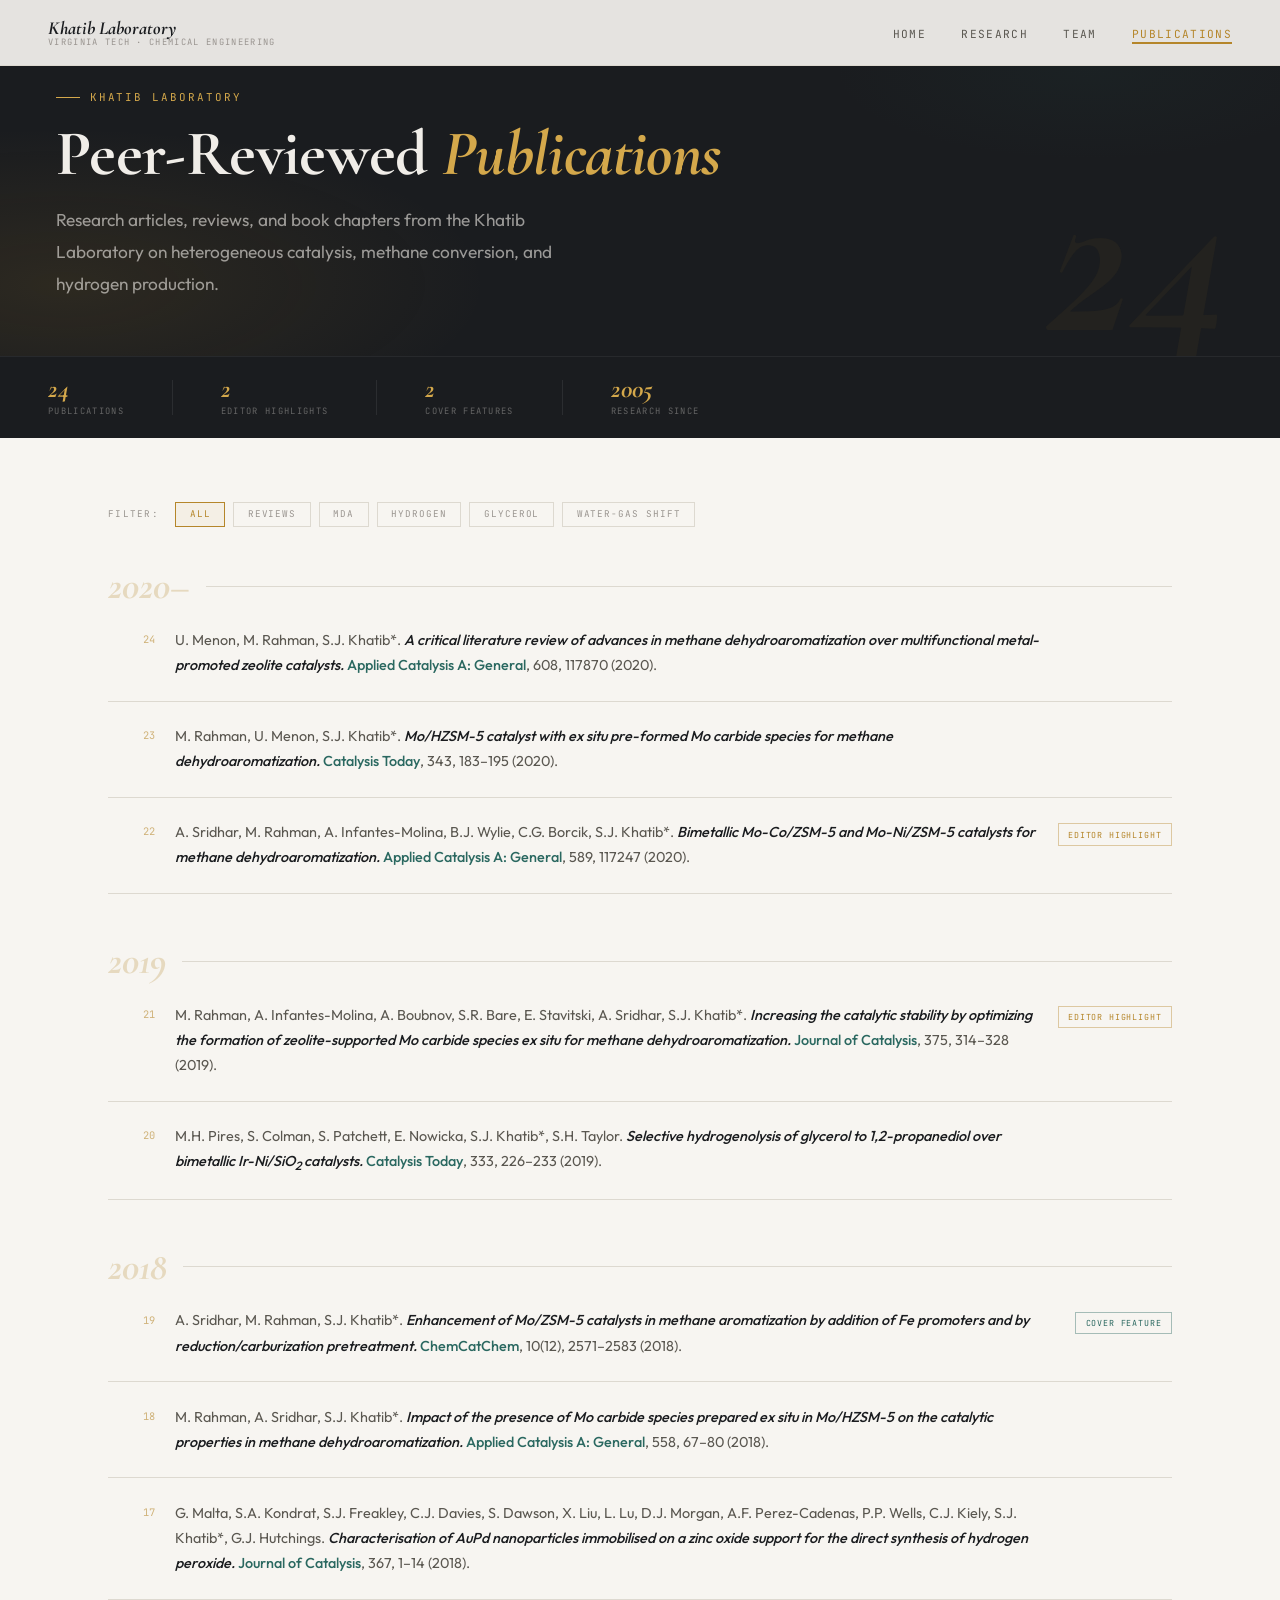
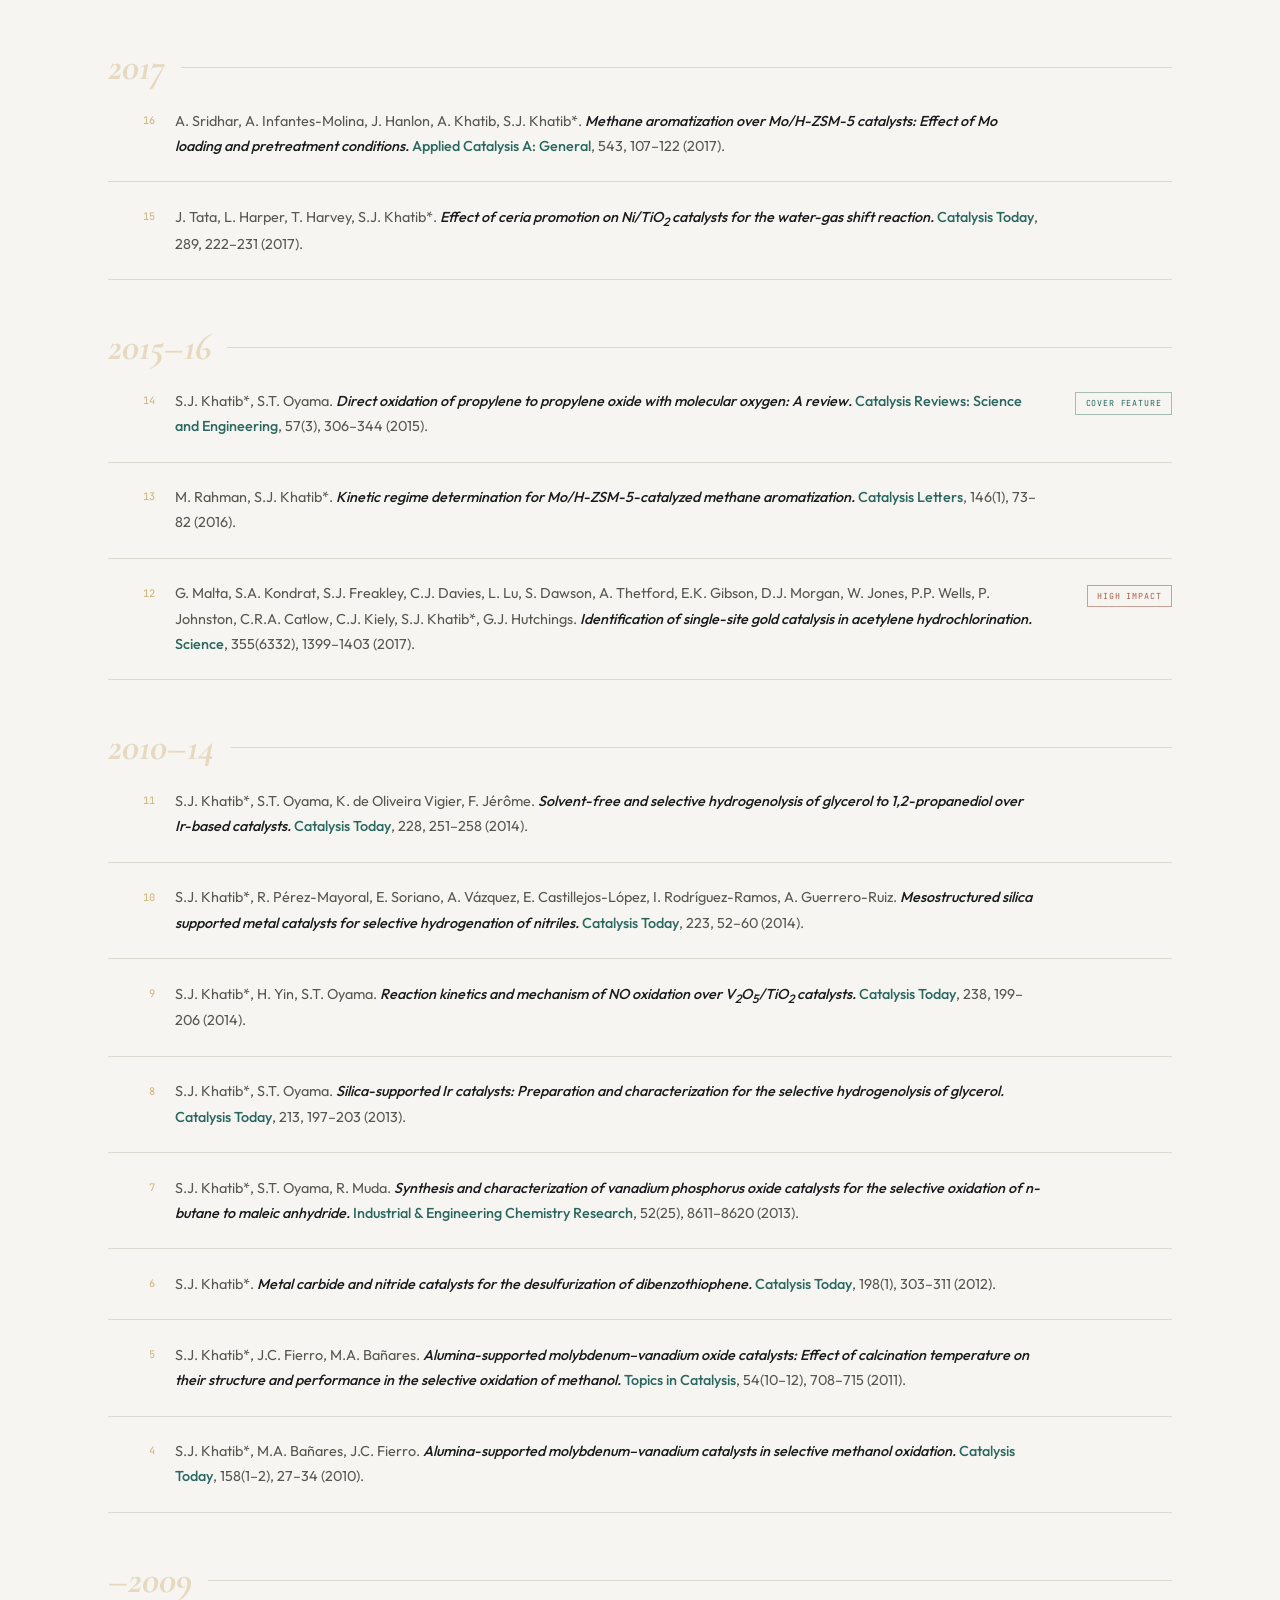
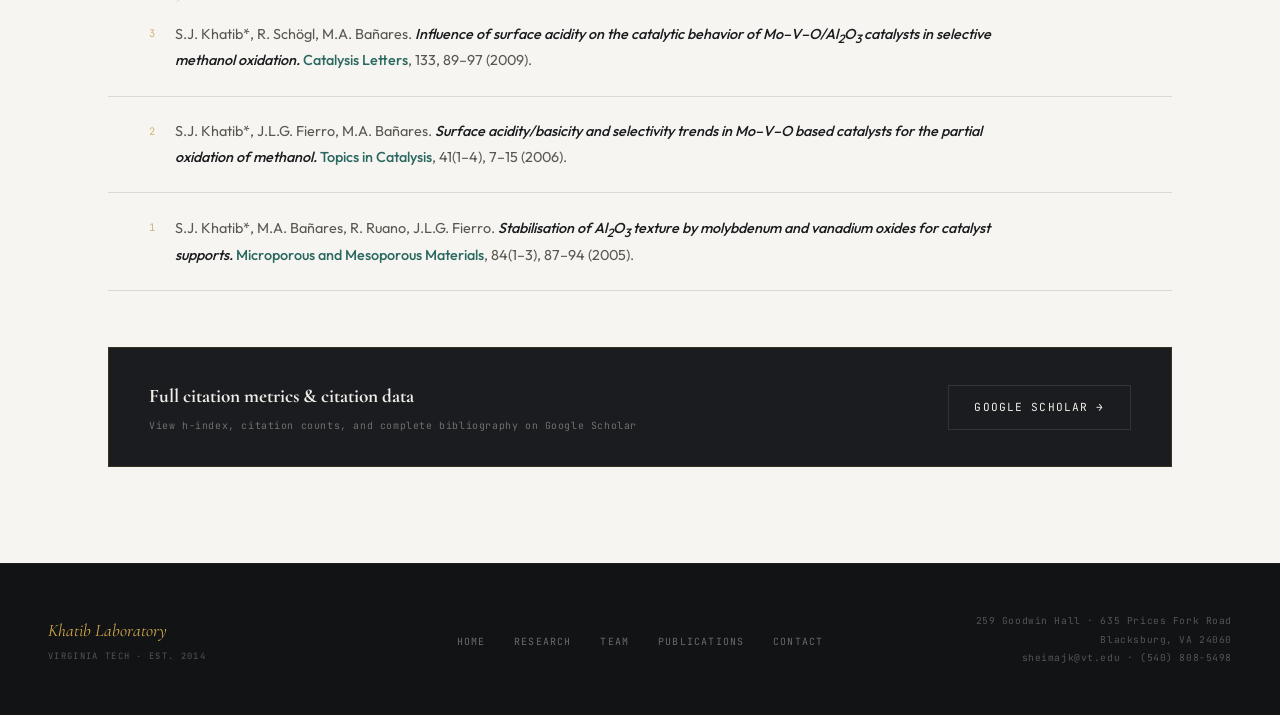
==== publications.html @ e1c75690 "Add files via upload Initial Khatib Lab website" ====
<!DOCTYPE html>
<html lang="en">
<head>
  <meta charset="UTF-8">
  <meta name="viewport" content="width=device-width, initial-scale=1.0">
  <meta name="description" content="Browse peer-reviewed publications from the Khatib Laboratory on heterogeneous catalysis, methane conversion, hydrogen production, and related reaction engineering.">
  <meta name="theme-color" content="#f7f5f1">
  <title>Publications — Khatib Laboratory</title>
  <link rel="stylesheet" href="style.css">
  <style>
    /* ══ PAGE-SPECIFIC: publications.html ══ */

    /* ── Publications Banner ── */
    .pub-banner {
      min-height: 38vh;
      display: flex;
      flex-direction: column;
      justify-content: flex-end;
      background: var(--bg-dark);
      padding-top: 5.5rem;
      padding-bottom: 3.5rem;
      padding-left: calc(var(--gutter) + 0.5rem);
      padding-right: var(--gutter);
      position: relative;
      overflow: hidden;
    }
    .pub-banner::before {
      content: '';
      position: absolute;
      inset: 0;
      background:
        radial-gradient(ellipse 60% 80% at 5% 80%, rgba(181,134,42,0.12) 0%, transparent 55%),
        radial-gradient(ellipse 40% 50% at 85% 20%, rgba(42,104,96,0.07) 0%, transparent 50%);
      pointer-events: none;
    }
    /* Large decorative numeral */
    .pub-banner::after {
      content: attr(data-count);
      position: absolute;
      right: var(--gutter);
      bottom: -1rem;
      font-family: var(--font-display);
      font-size: clamp(8rem, 18vw, 16rem);
      font-weight: 700;
      font-style: italic;
      color: rgba(181,134,42,0.06);
      line-height: 1;
      pointer-events: none;
      user-select: none;
    }
    .pub-banner__content { position: relative; z-index: 1; max-width: 680px; }
    .pub-banner__content .eyebrow { color: var(--gold-light); }
    .pub-banner__content .eyebrow::before { background: var(--gold-light); }
    .pub-banner__content .display-title { color: #f0ede8; margin-bottom: 1rem; }
    .pub-banner__content .display-title em { color: var(--gold-light); }
    .pub-banner__content .lead { color: rgba(240,237,232,0.6); max-width: 520px; }

    /* ── Stats bar ── */
    .pub-stats {
      background: var(--bg-dark);
      border-top: 1px solid rgba(255,255,255,0.06);
      padding: 1.2rem var(--gutter);
      display: flex;
      gap: 3rem;
      align-items: center;
    }
    .pub-stat {
      display: flex;
      flex-direction: column;
      gap: 0.1rem;
    }
    .pub-stat__value {
      font-family: var(--font-display);
      font-size: 1.6rem;
      font-weight: 700;
      font-style: italic;
      color: var(--gold-light);
      line-height: 1;
    }
    .pub-stat__label {
      font-family: var(--font-mono);
      font-size: 0.55rem;
      letter-spacing: 0.15em;
      text-transform: uppercase;
      color: rgba(240,237,232,0.35);
    }
    .pub-stats__divider {
      width: 1px;
      height: 2.2rem;
      background: rgba(255,255,255,0.08);
    }

    /* ── Main publications layout ── */
    .pub-main {
      padding: 4rem 0 6rem;
    }

    /* ── Filter bar ── */
    .pub-filters {
      display: flex;
      gap: 0.5rem;
      flex-wrap: wrap;
      margin-bottom: 2.5rem;
      align-items: center;
    }
    .pub-filter-label {
      font-family: var(--font-mono);
      font-size: 0.58rem;
      letter-spacing: 0.14em;
      text-transform: uppercase;
      color: var(--ink-light);
      margin-right: 0.5rem;
    }
    .pub-filter-btn {
      font-family: var(--font-mono);
      font-size: 0.58rem;
      letter-spacing: 0.1em;
      text-transform: uppercase;
      color: var(--ink-light);
      background: none;
      border: 1px solid var(--border);
      padding: 0.35rem 0.85rem;
      cursor: pointer;
      transition: border-color 0.2s, color 0.2s, background 0.2s;
    }
    .pub-filter-btn:hover,
    .pub-filter-btn.active {
      border-color: var(--gold);
      color: var(--gold);
      background: rgba(181,134,42,0.06);
    }

    /* ── Year group heading ── */
    .pub-year-group { margin-bottom: 3rem; }
    .pub-year-heading {
      display: flex;
      align-items: center;
      gap: 1rem;
      margin-bottom: 0;
    }
    .pub-year-heading__year {
      font-family: var(--font-display);
      font-size: 2.4rem;
      font-weight: 700;
      font-style: italic;
      color: rgba(181,134,42,0.25);
      line-height: 1;
      flex-shrink: 0;
    }
    .pub-year-heading__line {
      flex: 1;
      height: 1px;
      background: var(--border);
    }

    /* ── Single publication row ── */
    .pub-item {
      display: grid;
      grid-template-columns: 3rem 1fr auto;
      gap: 0 1.2rem;
      padding: 1.4rem 0;
      border-bottom: 1px solid var(--border);
      align-items: start;
      transition: background 0.18s;
    }
    .pub-item:first-of-type { border-top: 1px solid var(--border); }
    .pub-item:hover { background: var(--bg-alt); margin: 0 -1rem; padding-left: 1rem; padding-right: 1rem; }

    .pub-item__num {
      font-family: var(--font-mono);
      font-size: 0.65rem;
      letter-spacing: 0.06em;
      color: var(--gold);
      opacity: 0.6;
      padding-top: 0.2rem;
      text-align: right;
    }

    .pub-item__body {
      font-size: 0.9rem;
      color: var(--ink-mid);
      line-height: 1.75;
    }
    .pub-item__body .pub-title {
      font-style: italic;
      color: var(--ink);
      font-weight: 500;
    }
    .pub-item__body .pub-journal {
      color: var(--teal);
      font-weight: 500;
    }
    .pub-item__body .pub-doi {
      display: inline-flex;
      align-items: center;
      gap: 0.3rem;
      margin-top: 0.4rem;
      font-family: var(--font-mono);
      font-size: 0.6rem;
      letter-spacing: 0.05em;
      color: var(--ink-light);
      text-decoration: none;
      transition: color 0.2s;
    }
    .pub-item__body .pub-doi:hover { color: var(--teal); }
    .pub-item__body .pub-doi svg { width: 10px; height: 10px; fill: currentColor; }

    .pub-item__badges {
      display: flex;
      flex-direction: column;
      gap: 0.4rem;
      align-items: flex-end;
      padding-top: 0.2rem;
      min-width: 7rem;
    }

    /* Badge / tag */
    .pub-tag {
      font-family: var(--font-mono);
      font-size: 0.52rem;
      letter-spacing: 0.1em;
      text-transform: uppercase;
      padding: 0.2rem 0.6rem;
      white-space: nowrap;
    }
    .pub-tag--gold  { border: 1px solid rgba(181,134,42,0.4); color: var(--gold); }
    .pub-tag--teal  { border: 1px solid rgba(42,104,96,0.4);  color: var(--teal); }
    .pub-tag--rust  { border: 1px solid rgba(140,58,42,0.45); color: #b55c47; }

    /* ── Google Scholar CTA ── */
    .pub-scholar-cta {
      margin-top: 3.5rem;
      padding: 2rem 2.5rem;
      background: var(--bg-dark);
      border: 1px solid rgba(181,134,42,0.2);
      display: flex;
      align-items: center;
      justify-content: space-between;
      gap: 2rem;
    }
    .pub-scholar-cta__text h3 {
      font-family: var(--font-display);
      font-size: 1.2rem;
      font-weight: 700;
      color: #f0ede8;
      margin-bottom: 0.3rem;
    }
    .pub-scholar-cta__text p {
      font-family: var(--font-mono);
      font-size: 0.62rem;
      letter-spacing: 0.06em;
      color: rgba(240,237,232,0.4);
    }

    /* Footer (matches team.html) */
    .site-footer {
      background: #111315;
      color: rgba(240,237,232,0.55);
      padding: 3rem var(--gutter);
      display: grid;
      grid-template-columns: 1fr auto 1fr;
      align-items: center;
      gap: 2rem;
      border-top: 1px solid rgba(255,255,255,0.06);
    }
    .footer__brand {
      font-family: var(--font-display);
      font-size: 1.1rem;
      font-style: italic;
      color: var(--gold-light);
    }
    .footer__brand small {
      display: block;
      font-family: var(--font-mono);
      font-size: 0.55rem;
      letter-spacing: 0.15em;
      text-transform: uppercase;
      color: rgba(240,237,232,0.3);
      font-style: normal;
      margin-top: 0.2rem;
    }
    .footer__links {
      display: flex;
      gap: 1.8rem;
      list-style: none;
    }
    .footer__links a {
      font-family: var(--font-mono);
      font-size: 0.62rem;
      letter-spacing: 0.12em;
      text-transform: uppercase;
      color: rgba(240,237,232,0.4);
      transition: color 0.2s;
    }
    .footer__links a:hover { color: var(--gold-light); }
    .footer__info {
      text-align: right;
      font-family: var(--font-mono);
      font-size: 0.6rem;
      letter-spacing: 0.06em;
      line-height: 1.9;
      color: rgba(240,237,232,0.3);
    }

    /* Responsive */
    @media (max-width: 768px) {
      .pub-item { grid-template-columns: 2.2rem 1fr; }
      .pub-item__badges { display: none; }
      .pub-stats { gap: 1.5rem; flex-wrap: wrap; }
      .pub-scholar-cta { flex-direction: column; align-items: flex-start; }
      .site-footer { grid-template-columns: 1fr; text-align: center; }
      .footer__info { text-align: center; }
      .footer__links { justify-content: center; flex-wrap: wrap; }
    }
    @media (max-width: 500px) {
      .pub-banner::after { display: none; }
    }
  </style>
</head>
<body>

  <!-- ══ NAVIGATION ══ -->
  <nav class="site-nav" id="mainNav">
    <a href="index.html" class="nav-logo">
      <span class="nav-logo__name">Khatib Laboratory</span>
      <span class="nav-logo__sub">Virginia Tech · Chemical Engineering</span>
    </a>
    <button class="nav-toggle" id="navToggle" type="button" aria-label="Toggle menu" aria-controls="navLinks" aria-expanded="false">
      <span></span><span></span><span></span>
    </button>
    <ul class="nav-links" id="navLinks">
      <li><a href="index.html">Home</a></li>
      <li><a href="research.html">Research</a></li>
      <li><a href="team.html">Team</a></li>
      <li><a href="publications.html" class="active">Publications</a></li>
    </ul>
  </nav>

  <!-- ══ BANNER ══ -->
  <header class="pub-banner" data-count="24">
    <div class="pub-banner__content">
      <p class="eyebrow">Khatib Laboratory</p>
      <h1 class="display-title">Peer-Reviewed <em>Publications</em></h1>
      <p class="lead">
        Research articles, reviews, and book chapters from the Khatib Laboratory
        on heterogeneous catalysis, methane conversion, and hydrogen production.
      </p>
    </div>
  </header>

  <!-- ── Stats bar ── -->
  <div class="pub-stats">
    <div class="pub-stat">
      <span class="pub-stat__value" data-publication-count>24</span>
      <span class="pub-stat__label">Publications</span>
    </div>
    <div class="pub-stats__divider"></div>
    <div class="pub-stat">
      <span class="pub-stat__value" data-stat="editor-highlights">2</span>
      <span class="pub-stat__label">Editor Highlights</span>
    </div>
    <div class="pub-stats__divider"></div>
    <div class="pub-stat">
      <span class="pub-stat__value" data-stat="cover-features">2</span>
      <span class="pub-stat__label">Cover Features</span>
    </div>
    <div class="pub-stats__divider"></div>
    <div class="pub-stat">
      <span class="pub-stat__value" data-stat="research-since">2005</span>
      <span class="pub-stat__label">Research since</span>
    </div>
  </div>

  <!-- ══ MAIN CONTENT ══ -->
  <main class="pub-main">
    <div class="container">

      <!-- ── Filter buttons ── -->
      <div class="pub-filters reveal">
        <span class="pub-filter-label">Filter:</span>
        <button type="button" class="pub-filter-btn active" onclick="filterPubs('all', this)">All</button>
        <button type="button" class="pub-filter-btn" onclick="filterPubs('review', this)">Reviews</button>
        <button type="button" class="pub-filter-btn" onclick="filterPubs('mda', this)">MDA</button>
        <button type="button" class="pub-filter-btn" onclick="filterPubs('hydrogen', this)">Hydrogen</button>
        <button type="button" class="pub-filter-btn" onclick="filterPubs('glycerol', this)">Glycerol</button>
        <button type="button" class="pub-filter-btn" onclick="filterPubs('wgs', this)">Water-Gas Shift</button>
      </div>

      <!-- ══════════════════════════════════════
           2020 — PRESENT
      ══════════════════════════════════════ -->
      <div class="pub-year-group reveal" data-year="2020">
        <div class="pub-year-heading">
          <span class="pub-year-heading__year">2020–</span>
          <div class="pub-year-heading__line"></div>
        </div>

        <div class="pub-item" data-topics="review mda">
          <span class="pub-item__num">24</span>
          <div class="pub-item__body">
            U. Menon, M. Rahman, S.J. Khatib*.
            <span class="pub-title">A critical literature review of advances in methane dehydroaromatization over multifunctional metal-promoted zeolite catalysts.</span>
            <span class="pub-journal">Applied Catalysis A: General</span>, 608, 117870 (2020).
          </div>
          <div class="pub-item__badges"></div>
        </div>

        <div class="pub-item" data-topics="mda">
          <span class="pub-item__num">23</span>
          <div class="pub-item__body">
            M. Rahman, U. Menon, S.J. Khatib*.
            <span class="pub-title">Mo/HZSM-5 catalyst with ex situ pre-formed Mo carbide species for methane dehydroaromatization.</span>
            <span class="pub-journal">Catalysis Today</span>, 343, 183–195 (2020).
          </div>
          <div class="pub-item__badges"></div>
        </div>

        <div class="pub-item" data-topics="mda">
          <span class="pub-item__num">22</span>
          <div class="pub-item__body">
            A. Sridhar, M. Rahman, A. Infantes-Molina, B.J. Wylie, C.G. Borcik, S.J. Khatib*.
            <span class="pub-title">Bimetallic Mo-Co/ZSM-5 and Mo-Ni/ZSM-5 catalysts for methane dehydroaromatization.</span>
            <span class="pub-journal">Applied Catalysis A: General</span>, 589, 117247 (2020).
          </div>
          <div class="pub-item__badges">
            <span class="pub-tag pub-tag--gold">Editor Highlight</span>
          </div>
        </div>

      </div>

      <!-- ══════════════════════════════════════
           2019
      ══════════════════════════════════════ -->
      <div class="pub-year-group reveal" data-year="2019">
        <div class="pub-year-heading">
          <span class="pub-year-heading__year">2019</span>
          <div class="pub-year-heading__line"></div>
        </div>

        <div class="pub-item" data-topics="mda">
          <span class="pub-item__num">21</span>
          <div class="pub-item__body">
            M. Rahman, A. Infantes-Molina, A. Boubnov, S.R. Bare, E. Stavitski, A. Sridhar, S.J. Khatib*.
            <span class="pub-title">Increasing the catalytic stability by optimizing the formation of zeolite-supported Mo carbide species ex situ for methane dehydroaromatization.</span>
            <span class="pub-journal">Journal of Catalysis</span>, 375, 314–328 (2019).
          </div>
          <div class="pub-item__badges">
            <span class="pub-tag pub-tag--gold">Editor Highlight</span>
          </div>
        </div>

        <div class="pub-item" data-topics="glycerol">
          <span class="pub-item__num">20</span>
          <div class="pub-item__body">
            M.H. Pires, S. Colman, S. Patchett, E. Nowicka, S.J. Khatib*, S.H. Taylor.
            <span class="pub-title">Selective hydrogenolysis of glycerol to 1,2-propanediol over bimetallic Ir-Ni/SiO<sub>2</sub> catalysts.</span>
            <span class="pub-journal">Catalysis Today</span>, 333, 226–233 (2019).
          </div>
          <div class="pub-item__badges"></div>
        </div>

      </div>

      <!-- ══════════════════════════════════════
           2018
      ══════════════════════════════════════ -->
      <div class="pub-year-group reveal" data-year="2018">
        <div class="pub-year-heading">
          <span class="pub-year-heading__year">2018</span>
          <div class="pub-year-heading__line"></div>
        </div>

        <div class="pub-item" data-topics="mda">
          <span class="pub-item__num">19</span>
          <div class="pub-item__body">
            A. Sridhar, M. Rahman, S.J. Khatib*.
            <span class="pub-title">Enhancement of Mo/ZSM-5 catalysts in methane aromatization by addition of Fe promoters and by reduction/carburization pretreatment.</span>
            <span class="pub-journal">ChemCatChem</span>, 10(12), 2571–2583 (2018).
          </div>
          <div class="pub-item__badges">
            <span class="pub-tag pub-tag--teal">Cover Feature</span>
          </div>
        </div>

        <div class="pub-item" data-topics="mda">
          <span class="pub-item__num">18</span>
          <div class="pub-item__body">
            M. Rahman, A. Sridhar, S.J. Khatib*.
            <span class="pub-title">Impact of the presence of Mo carbide species prepared ex situ in Mo/HZSM-5 on the catalytic properties in methane dehydroaromatization.</span>
            <span class="pub-journal">Applied Catalysis A: General</span>, 558, 67–80 (2018).
          </div>
          <div class="pub-item__badges"></div>
        </div>

        <div class="pub-item" data-topics="glycerol">
          <span class="pub-item__num">17</span>
          <div class="pub-item__body">
            G. Malta, S.A. Kondrat, S.J. Freakley, C.J. Davies, S. Dawson, X. Liu, L. Lu, D.J. Morgan, A.F. Perez-Cadenas, P.P. Wells, C.J. Kiely, S.J. Khatib*, G.J. Hutchings.
            <span class="pub-title">Characterisation of AuPd nanoparticles immobilised on a zinc oxide support for the direct synthesis of hydrogen peroxide.</span>
            <span class="pub-journal">Journal of Catalysis</span>, 367, 1–14 (2018).
          </div>
          <div class="pub-item__badges"></div>
        </div>

      </div>

      <!-- ══════════════════════════════════════
           2017
      ══════════════════════════════════════ -->
      <div class="pub-year-group reveal" data-year="2017">
        <div class="pub-year-heading">
          <span class="pub-year-heading__year">2017</span>
          <div class="pub-year-heading__line"></div>
        </div>

        <div class="pub-item" data-topics="mda">
          <span class="pub-item__num">16</span>
          <div class="pub-item__body">
            A. Sridhar, A. Infantes-Molina, J. Hanlon, A. Khatib, S.J. Khatib*.
            <span class="pub-title">Methane aromatization over Mo/H-ZSM-5 catalysts: Effect of Mo loading and pretreatment conditions.</span>
            <span class="pub-journal">Applied Catalysis A: General</span>, 543, 107–122 (2017).
          </div>
          <div class="pub-item__badges"></div>
        </div>

        <div class="pub-item" data-topics="wgs">
          <span class="pub-item__num">15</span>
          <div class="pub-item__body">
            J. Tata, L. Harper, T. Harvey, S.J. Khatib*.
            <span class="pub-title">Effect of ceria promotion on Ni/TiO<sub>2</sub> catalysts for the water-gas shift reaction.</span>
            <span class="pub-journal">Catalysis Today</span>, 289, 222–231 (2017).
          </div>
          <div class="pub-item__badges"></div>
        </div>

      </div>

      <!-- ══════════════════════════════════════
           2015 – 2016
      ══════════════════════════════════════ -->
      <div class="pub-year-group reveal" data-year="2016">
        <div class="pub-year-heading">
          <span class="pub-year-heading__year">2015–16</span>
          <div class="pub-year-heading__line"></div>
        </div>

        <div class="pub-item" data-topics="glycerol">
          <span class="pub-item__num">14</span>
          <div class="pub-item__body">
            S.J. Khatib*, S.T. Oyama.
            <span class="pub-title">Direct oxidation of propylene to propylene oxide with molecular oxygen: A review.</span>
            <span class="pub-journal">Catalysis Reviews: Science and Engineering</span>, 57(3), 306–344 (2015).
          </div>
          <div class="pub-item__badges">
            <span class="pub-tag pub-tag--teal">Cover Feature</span>
          </div>
        </div>

        <div class="pub-item" data-topics="mda">
          <span class="pub-item__num">13</span>
          <div class="pub-item__body">
            M. Rahman, S.J. Khatib*.
            <span class="pub-title">Kinetic regime determination for Mo/H-ZSM-5-catalyzed methane aromatization.</span>
            <span class="pub-journal">Catalysis Letters</span>, 146(1), 73–82 (2016).
          </div>
          <div class="pub-item__badges"></div>
        </div>

        <div class="pub-item" data-topics="glycerol">
          <span class="pub-item__num">12</span>
          <div class="pub-item__body">
            G. Malta, S.A. Kondrat, S.J. Freakley, C.J. Davies, L. Lu, S. Dawson, A. Thetford, E.K. Gibson, D.J. Morgan, W. Jones, P.P. Wells, P. Johnston, C.R.A. Catlow, C.J. Kiely, S.J. Khatib*, G.J. Hutchings.
            <span class="pub-title">Identification of single-site gold catalysis in acetylene hydrochlorination.</span>
            <span class="pub-journal">Science</span>, 355(6332), 1399–1403 (2017).
          </div>
          <div class="pub-item__badges">
            <span class="pub-tag pub-tag--rust">High Impact</span>
          </div>
        </div>

      </div>

      <!-- ══════════════════════════════════════
           2010 – 2014 (Virginia Tech / Texas Tech)
      ══════════════════════════════════════ -->
      <div class="pub-year-group reveal" data-year="2014">
        <div class="pub-year-heading">
          <span class="pub-year-heading__year">2010–14</span>
          <div class="pub-year-heading__line"></div>
        </div>

        <div class="pub-item" data-topics="glycerol">
          <span class="pub-item__num">11</span>
          <div class="pub-item__body">
            S.J. Khatib*, S.T. Oyama, K. de Oliveira Vigier, F. Jérôme.
            <span class="pub-title">Solvent-free and selective hydrogenolysis of glycerol to 1,2-propanediol over Ir-based catalysts.</span>
            <span class="pub-journal">Catalysis Today</span>, 228, 251–258 (2014).
          </div>
          <div class="pub-item__badges"></div>
        </div>

        <div class="pub-item" data-topics="glycerol">
          <span class="pub-item__num">10</span>
          <div class="pub-item__body">
            S.J. Khatib*, R. Pérez-Mayoral, E. Soriano, A. Vázquez, E. Castillejos-López, I. Rodríguez-Ramos, A. Guerrero-Ruiz.
            <span class="pub-title">Mesostructured silica supported metal catalysts for selective hydrogenation of nitriles.</span>
            <span class="pub-journal">Catalysis Today</span>, 223, 52–60 (2014).
          </div>
          <div class="pub-item__badges"></div>
        </div>

        <div class="pub-item" data-topics="wgs">
          <span class="pub-item__num">9</span>
          <div class="pub-item__body">
            S.J. Khatib*, H. Yin, S.T. Oyama.
            <span class="pub-title">Reaction kinetics and mechanism of NO oxidation over V<sub>2</sub>O<sub>5</sub>/TiO<sub>2</sub> catalysts.</span>
            <span class="pub-journal">Catalysis Today</span>, 238, 199–206 (2014).
          </div>
          <div class="pub-item__badges"></div>
        </div>

        <div class="pub-item" data-topics="glycerol">
          <span class="pub-item__num">8</span>
          <div class="pub-item__body">
            S.J. Khatib*, S.T. Oyama.
            <span class="pub-title">Silica-supported Ir catalysts: Preparation and characterization for the selective hydrogenolysis of glycerol.</span>
            <span class="pub-journal">Catalysis Today</span>, 213, 197–203 (2013).
          </div>
          <div class="pub-item__badges"></div>
        </div>

        <div class="pub-item" data-topics="wgs">
          <span class="pub-item__num">7</span>
          <div class="pub-item__body">
            S.J. Khatib*, S.T. Oyama, R. Muda.
            <span class="pub-title">Synthesis and characterization of vanadium phosphorus oxide catalysts for the selective oxidation of n-butane to maleic anhydride.</span>
            <span class="pub-journal">Industrial &amp; Engineering Chemistry Research</span>, 52(25), 8611–8620 (2013).
          </div>
          <div class="pub-item__badges"></div>
        </div>

        <div class="pub-item" data-topics="wgs">
          <span class="pub-item__num">6</span>
          <div class="pub-item__body">
            S.J. Khatib*.
            <span class="pub-title">Metal carbide and nitride catalysts for the desulfurization of dibenzothiophene.</span>
            <span class="pub-journal">Catalysis Today</span>, 198(1), 303–311 (2012).
          </div>
          <div class="pub-item__badges"></div>
        </div>

        <div class="pub-item" data-topics="wgs">
          <span class="pub-item__num">5</span>
          <div class="pub-item__body">
            S.J. Khatib*, J.C. Fierro, M.A. Bañares.
            <span class="pub-title">Alumina-supported molybdenum–vanadium oxide catalysts: Effect of calcination temperature on their structure and performance in the selective oxidation of methanol.</span>
            <span class="pub-journal">Topics in Catalysis</span>, 54(10–12), 708–715 (2011).
          </div>
          <div class="pub-item__badges"></div>
        </div>

        <div class="pub-item" data-topics="wgs">
          <span class="pub-item__num">4</span>
          <div class="pub-item__body">
            S.J. Khatib*, M.A. Bañares, J.C. Fierro.
            <span class="pub-title">Alumina-supported molybdenum–vanadium catalysts in selective methanol oxidation.</span>
            <span class="pub-journal">Catalysis Today</span>, 158(1–2), 27–34 (2010).
          </div>
          <div class="pub-item__badges"></div>
        </div>

      </div>

      <!-- ══════════════════════════════════════
           Pre-2010 (PhD / Postdoc work)
      ══════════════════════════════════════ -->
      <div class="pub-year-group reveal" data-year="2009">
        <div class="pub-year-heading">
          <span class="pub-year-heading__year">–2009</span>
          <div class="pub-year-heading__line"></div>
        </div>

        <div class="pub-item" data-topics="wgs">
          <span class="pub-item__num">3</span>
          <div class="pub-item__body">
            S.J. Khatib*, R. Schögl, M.A. Bañares.
            <span class="pub-title">Influence of surface acidity on the catalytic behavior of Mo–V–O/Al<sub>2</sub>O<sub>3</sub> catalysts in selective methanol oxidation.</span>
            <span class="pub-journal">Catalysis Letters</span>, 133, 89–97 (2009).
          </div>
          <div class="pub-item__badges"></div>
        </div>

        <div class="pub-item" data-topics="wgs">
          <span class="pub-item__num">2</span>
          <div class="pub-item__body">
            S.J. Khatib*, J.L.G. Fierro, M.A. Bañares.
            <span class="pub-title">Surface acidity/basicity and selectivity trends in Mo–V–O based catalysts for the partial oxidation of methanol.</span>
            <span class="pub-journal">Topics in Catalysis</span>, 41(1–4), 7–15 (2006).
          </div>
          <div class="pub-item__badges"></div>
        </div>

        <div class="pub-item" data-topics="wgs">
          <span class="pub-item__num">1</span>
          <div class="pub-item__body">
            S.J. Khatib*, M.A. Bañares, R. Ruano, J.L.G. Fierro.
            <span class="pub-title">Stabilisation of Al<sub>2</sub>O<sub>3</sub> texture by molybdenum and vanadium oxides for catalyst supports.</span>
            <span class="pub-journal">Microporous and Mesoporous Materials</span>, 84(1–3), 87–94 (2005).
          </div>
          <div class="pub-item__badges"></div>
        </div>

      </div>

      <!-- ── Google Scholar CTA ── -->
      <div class="pub-scholar-cta reveal">
        <div class="pub-scholar-cta__text">
          <h3>Full citation metrics &amp; citation data</h3>
          <p>View h-index, citation counts, and complete bibliography on Google Scholar</p>
        </div>
        <a href="https://scholar.google.com/citations?user=nKNyE24AAAAJ&hl=en" target="_blank" class="btn btn--outline-light">
          Google Scholar →
        </a>
      </div>

    </div>
  </main>

  <!-- ══ FOOTER ══ -->
  <footer class="site-footer">
    <div class="footer__brand">
      Khatib Laboratory
      <small>Virginia Tech · Est. 2014</small>
    </div>
    <ul class="footer__links">
      <li><a href="index.html">Home</a></li>
      <li><a href="research.html">Research</a></li>
      <li><a href="team.html">Team</a></li>
      <li><a href="publications.html">Publications</a></li>
      <li><a href="mailto:sheimajk@vt.edu">Contact</a></li>
    </ul>
    <div class="footer__info">
      259 Goodwin Hall · 635 Prices Fork Road<br>
      Blacksburg, VA 24060<br>
      sheimajk@vt.edu · (540) 808-5498
    </div>
  </footer>

  <script>
    function filterPubs(topic, btn) {
      // Update active button
      document.querySelectorAll('.pub-filter-btn').forEach(b => b.classList.remove('active'));
      btn.classList.add('active');

      const items = document.querySelectorAll('.pub-item');
      const groups = document.querySelectorAll('.pub-year-group');

      items.forEach(item => {
        if (topic === 'all') {
          item.style.display = '';
        } else {
          const topics = (item.dataset.topics || '').split(' ');
          item.style.display = topics.includes(topic) ? '' : 'none';
        }
      });

      // Hide year groups that have no visible items
      groups.forEach(group => {
        const visible = group.querySelectorAll('.pub-item:not([style*="display: none"])');
        group.style.display = visible.length > 0 ? '' : 'none';
      });
    }
  </script>
  <script src="site.js" defer></script>
</body>
</html>
---- style.css ----
/* ============================================================
   Khatib Laboratory — Shared Stylesheet
   All three pages (index.html, team.html, research.html)
   import this file. Edit here to change the look site-wide.
   ============================================================ */

/* ── Google Fonts ── */
@import url('https://fonts.googleapis.com/css2?family=Cormorant+Garamond:ital,wght@0,400;0,600;0,700;1,400;1,600&family=Outfit:wght@300;400;500;600&family=JetBrains+Mono:wght@400;500&display=swap');

/* ── Design Tokens ── */
:root {
  /* Colors */
  --bg:          #f7f5f1;        /* warm off-white page background */
  --bg-alt:      #efece6;        /* slightly darker panels */
  --bg-dark:     #1a1c1f;        /* dark sections */
  --surface:     #ffffff;
  --border:      #ddd9d0;
  --border-dark: rgba(255,255,255,0.1);

  --ink:         #1a1c1f;        /* primary text */
  --ink-mid:     #5a5750;        /* secondary text */
  --ink-light:   #9a9590;        /* muted text */

  --gold:        #b5862a;        /* primary accent */
  --gold-light:  #d4a84b;
  --rust:        #8c3a2a;        /* secondary accent */
  --teal:        #2a6860;        /* tertiary accent */

  /* Typography */
  --font-display: 'Cormorant Garamond', Georgia, serif;
  --font-body:    'Outfit', sans-serif;
  --font-mono:    'JetBrains Mono', monospace;

  /* Spacing */
  --section-pad: 6rem 0;
  --container:   1160px;
  --gutter:      clamp(1.5rem, 4vw, 3rem);
}

/* ── Reset ── */
*, *::before, *::after { box-sizing: border-box; margin: 0; padding: 0; }
html { scroll-behavior: smooth; }

body {
  background: var(--bg);
  color: var(--ink);
  font-family: var(--font-body);
  font-size: 16px;
  line-height: 1.7;
  -webkit-font-smoothing: antialiased;
}

img { display: block; max-width: 100%; }
a  { color: inherit; text-decoration: none; }

/* ── Layout helpers ── */
.container {
  max-width: var(--container);
  margin: 0 auto;
  padding: 0 var(--gutter);
}

.section { padding: var(--section-pad); }
.section--dark { background: var(--bg-dark); color: #f0ede8; }
.section--alt  { background: var(--bg-alt); }

/* ── Typography helpers ── */
.eyebrow {
  font-family: var(--font-mono);
  font-size: 0.68rem;
  letter-spacing: 0.18em;
  text-transform: uppercase;
  color: var(--gold);
  display: flex;
  align-items: center;
  gap: 0.6rem;
  margin-bottom: 0.8rem;
}
.eyebrow::before {
  content: '';
  display: inline-block;
  width: 1.5rem;
  height: 1px;
  background: var(--gold);
  flex-shrink: 0;
}

.display-title {
  font-family: var(--font-display);
  font-size: clamp(2.4rem, 5vw, 4rem);
  font-weight: 700;
  line-height: 1.08;
  letter-spacing: -0.01em;
}
.display-title em { font-style: italic; color: var(--gold); }

.section-title {
  font-family: var(--font-display);
  font-size: clamp(1.8rem, 3vw, 2.8rem);
  font-weight: 700;
  line-height: 1.1;
  letter-spacing: -0.01em;
}
.section-title em { font-style: italic; color: var(--gold); }

.lead {
  font-size: 1.08rem;
  color: var(--ink-mid);
  max-width: 600px;
  line-height: 1.85;
  margin-top: 0.8rem;
}

/* ── Buttons ── */
.btn {
  display: inline-flex;
  align-items: center;
  gap: 0.5rem;
  padding: 0.75rem 1.6rem;
  font-family: var(--font-mono);
  font-size: 0.7rem;
  letter-spacing: 0.1em;
  text-transform: uppercase;
  border: 1.5px solid;
  transition: background 0.22s, color 0.22s, transform 0.18s;
  cursor: pointer;
  white-space: nowrap;
}
.btn:hover { transform: translateY(-2px); }

.btn--gold {
  background: var(--gold);
  color: #fff;
  border-color: var(--gold);
}
.btn--gold:hover { background: var(--rust); border-color: var(--rust); }

.btn--outline {
  background: transparent;
  color: var(--ink);
  border-color: var(--border);
}
.btn--outline:hover { border-color: var(--gold); color: var(--gold); }

.btn--outline-light {
  background: transparent;
  color: #f0ede8;
  border-color: var(--border-dark);
}
.btn--outline-light:hover { border-color: var(--gold-light); color: var(--gold-light); }

/* ── Navigation ── */
.site-nav {
  position: fixed;
  top: 0; left: 0; right: 0;
  z-index: 200;
  display: flex;
  align-items: center;
  justify-content: space-between;
  padding: 1.1rem var(--gutter);
  background: rgba(247, 245, 241, 0.92);
  backdrop-filter: blur(16px);
  -webkit-backdrop-filter: blur(16px);
  border-bottom: 1px solid var(--border);
  transition: padding 0.3s ease, box-shadow 0.3s ease;
}

.site-nav.scrolled {
  padding-top: 0.7rem;
  padding-bottom: 0.7rem;
  box-shadow: 0 2px 20px rgba(0,0,0,0.06);
}

.nav-logo {
  display: flex;
  flex-direction: column;
  line-height: 1.1;
}
.nav-logo__name {
  font-family: var(--font-display);
  font-size: 1.15rem;
  font-weight: 700;
  color: var(--ink);
  font-style: italic;
}
.nav-logo__sub {
  font-family: var(--font-mono);
  font-size: 0.55rem;
  letter-spacing: 0.15em;
  text-transform: uppercase;
  color: var(--ink-light);
}

.nav-links {
  display: flex;
  align-items: center;
  gap: 2.2rem;
  list-style: none;
}
.nav-links a {
  font-family: var(--font-mono);
  font-size: 0.7rem;
  letter-spacing: 0.12em;
  text-transform: uppercase;
  color: var(--ink-mid);
  transition: color 0.2s;
  position: relative;
}
.nav-links a::after {
  content: '';
  position: absolute;
  left: 0; bottom: -3px;
  width: 0; height: 1.5px;
  background: var(--gold);
  transition: width 0.25s ease;
}
.nav-links a:hover,
.nav-links a.active { color: var(--gold); }
.nav-links a:hover::after,
.nav-links a.active::after { width: 100%; }

/* ── Page header (used on inner pages) ── */
.page-header {
  padding: 7rem var(--gutter) 3.5rem;
  background: var(--bg-dark);
  color: #f0ede8;
  position: relative;
  overflow: hidden;
}
.page-header::after {
  content: '';
  position: absolute;
  inset: 0;
  background: radial-gradient(ellipse 70% 80% at 10% 60%, rgba(181,134,42,0.12) 0%, transparent 60%);
  pointer-events: none;
}
.page-header .eyebrow { color: var(--gold-light); }
.page-header .eyebrow::before { background: var(--gold-light); }
.page-header .display-title em { color: var(--gold-light); }
.page-header .lead { color: rgba(240,237,232,0.7); }

/* ── Divider ── */
.divider {
  height: 1px;
  background: var(--border);
  margin: 0 var(--gutter);
}
.divider--dark { background: var(--border-dark); }

/* ── Tag / Badge ── */
.tag {
  display: inline-block;
  font-family: var(--font-mono);
  font-size: 0.6rem;
  letter-spacing: 0.12em;
  text-transform: uppercase;
  padding: 0.2rem 0.65rem;
  border: 1px solid;
}
.tag--gold  { color: var(--gold);  border-color: rgba(181,134,42,0.4); }
.tag--teal  { color: var(--teal);  border-color: rgba(42,104,96,0.4); }
.tag--rust  { color: var(--rust);  border-color: rgba(140,58,42,0.4); }

/* ── Scroll reveal ── */
.reveal {
  opacity: 0;
  transform: translateY(22px);
  transition: opacity 0.65s ease, transform 0.65s ease;
}
.reveal.visible {
  opacity: 1;
  transform: translateY(0);
}
.reveal-delay-1 { transition-delay: 0.1s; }
.reveal-delay-2 { transition-delay: 0.2s; }
.reveal-delay-3 { transition-delay: 0.3s; }
.reveal-delay-4 { transition-delay: 0.45s; }

/* ── Mobile nav toggle ── */
.nav-toggle {
  display: none;
  flex-direction: column;
  gap: 5px;
  cursor: pointer;
  background: none;
  border: none;
  padding: 4px;
}
.nav-toggle span {
  display: block;
  width: 22px;
  height: 1.5px;
  background: var(--ink);
  transition: all 0.25s;
}

@media (max-width: 768px) {
  .nav-toggle { display: flex; }
  .nav-links {
    display: none;
    position: absolute;
    top: 100%; left: 0; right: 0;
    background: rgba(247,245,241,0.97);
    flex-direction: column;
    gap: 0;
    border-bottom: 1px solid var(--border);
    padding: 0.5rem 0;
  }
  .nav-links.open { display: flex; }
  .nav-links li { width: 100%; }
  .nav-links a {
    display: block;
    padding: 0.85rem var(--gutter);
    font-size: 0.8rem;
  }
  .nav-links a::after { display: none; }
}


/* ── Accessibility / progressive enhancement ── */
@media (prefers-reduced-motion: reduce) {
  html { scroll-behavior: auto; }
  *, *::before, *::after {
    animation-duration: 0.01ms !important;
    animation-iteration-count: 1 !important;
    transition-duration: 0.01ms !important;
  }
  .reveal { opacity: 1; transform: none; }
}

[aria-disabled="true"] {
  cursor: default;
  opacity: 0.5;
}
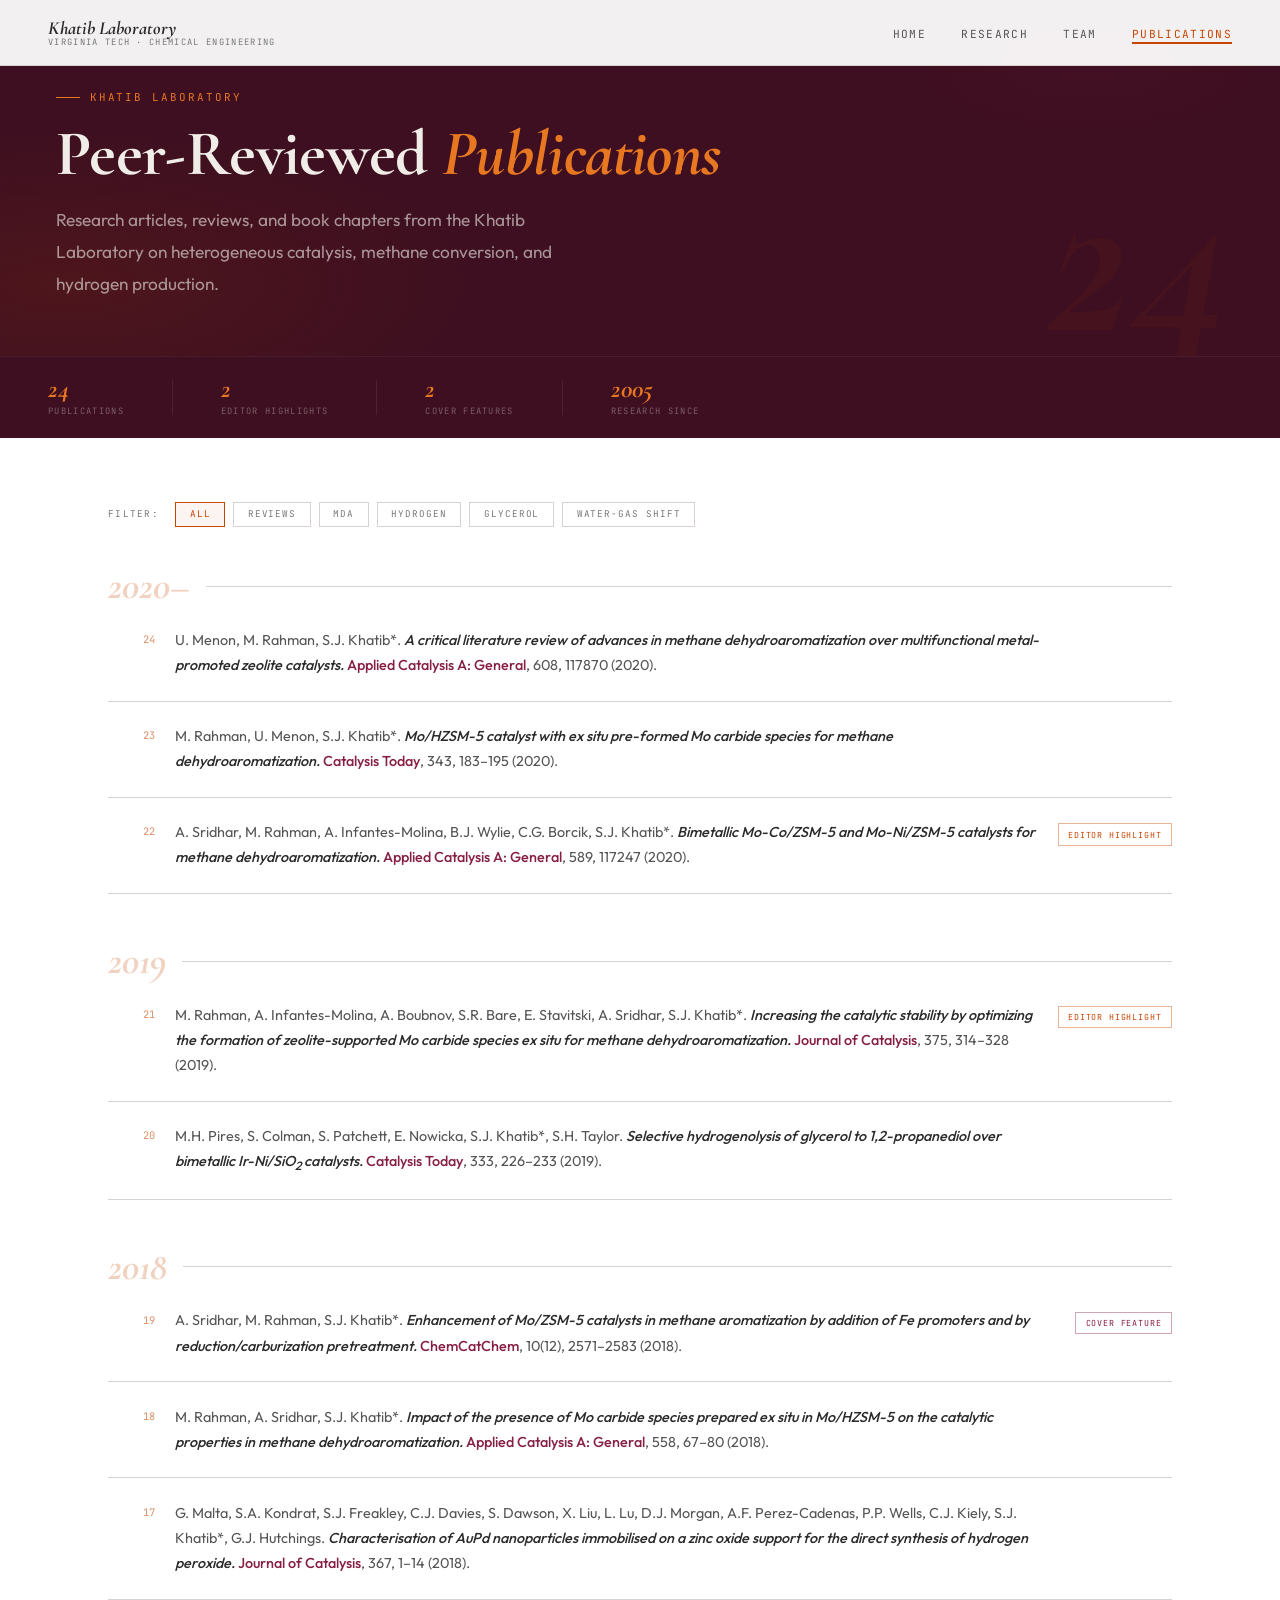
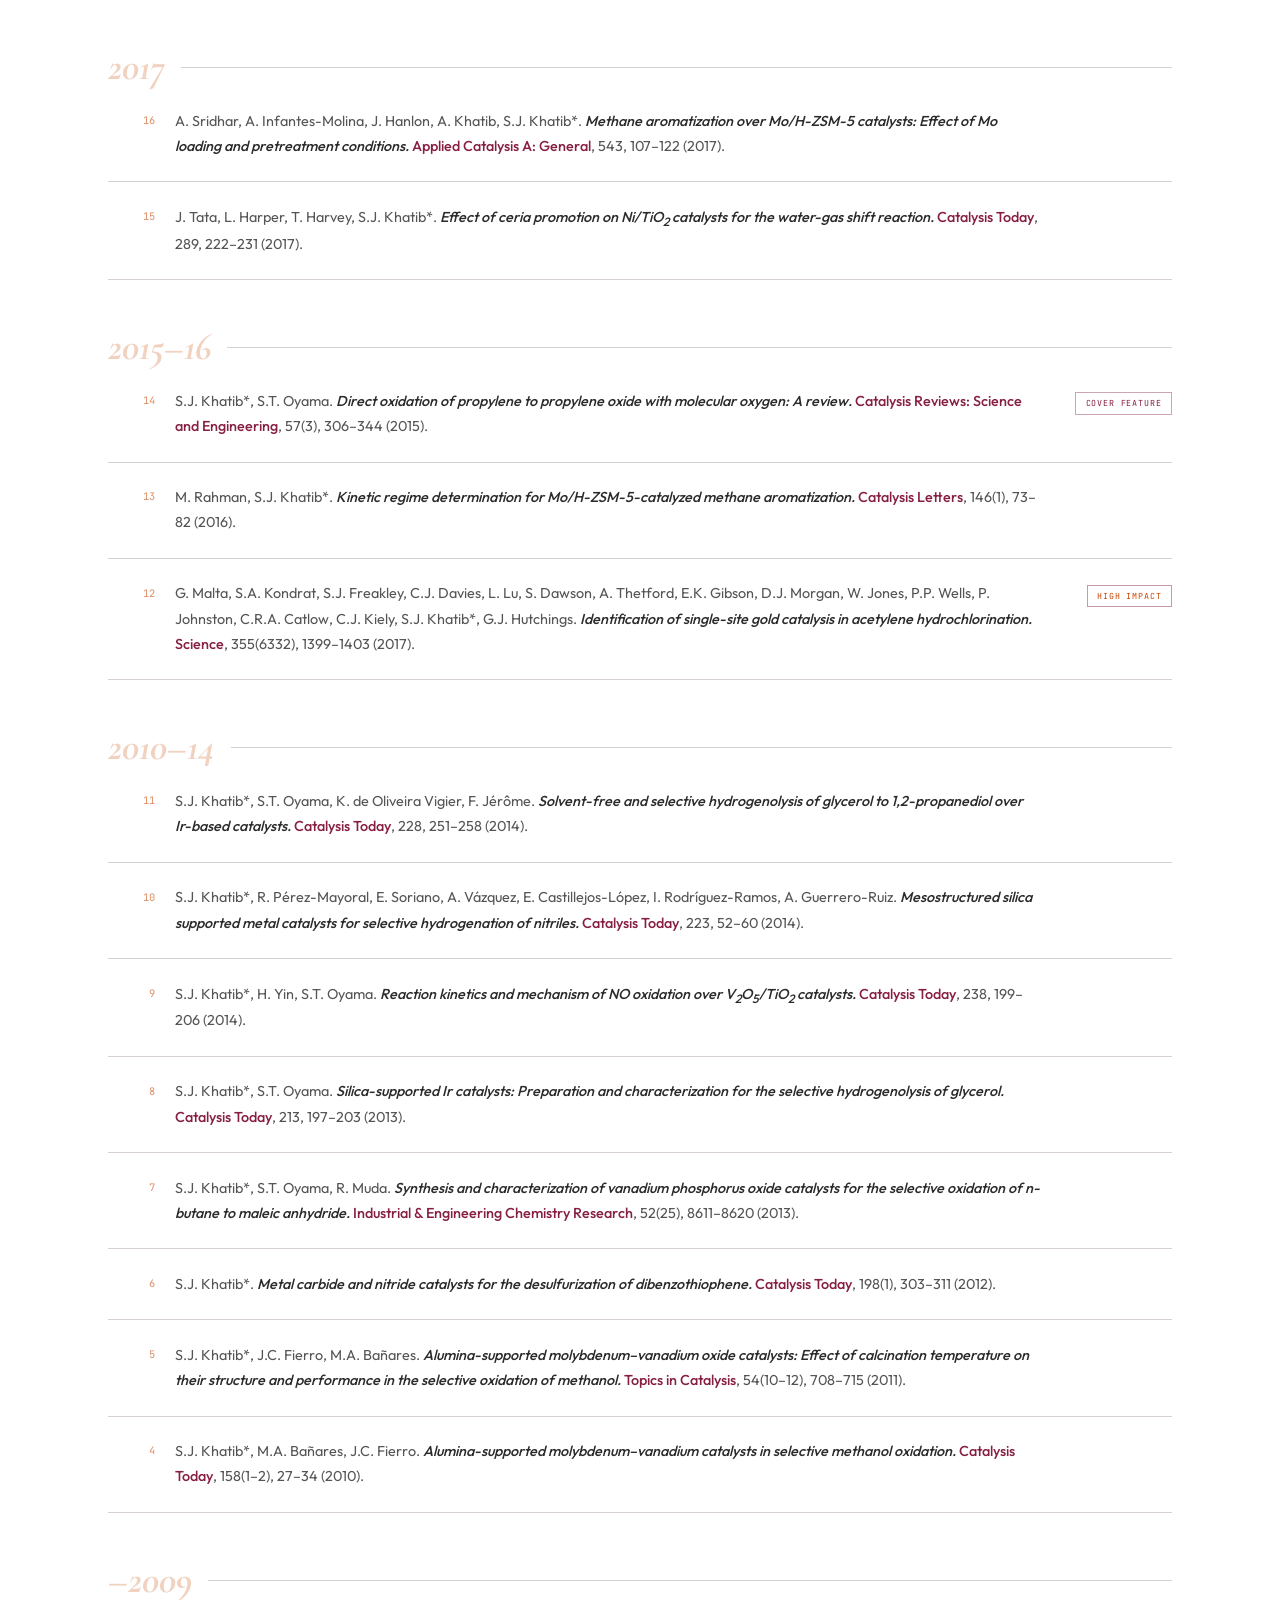
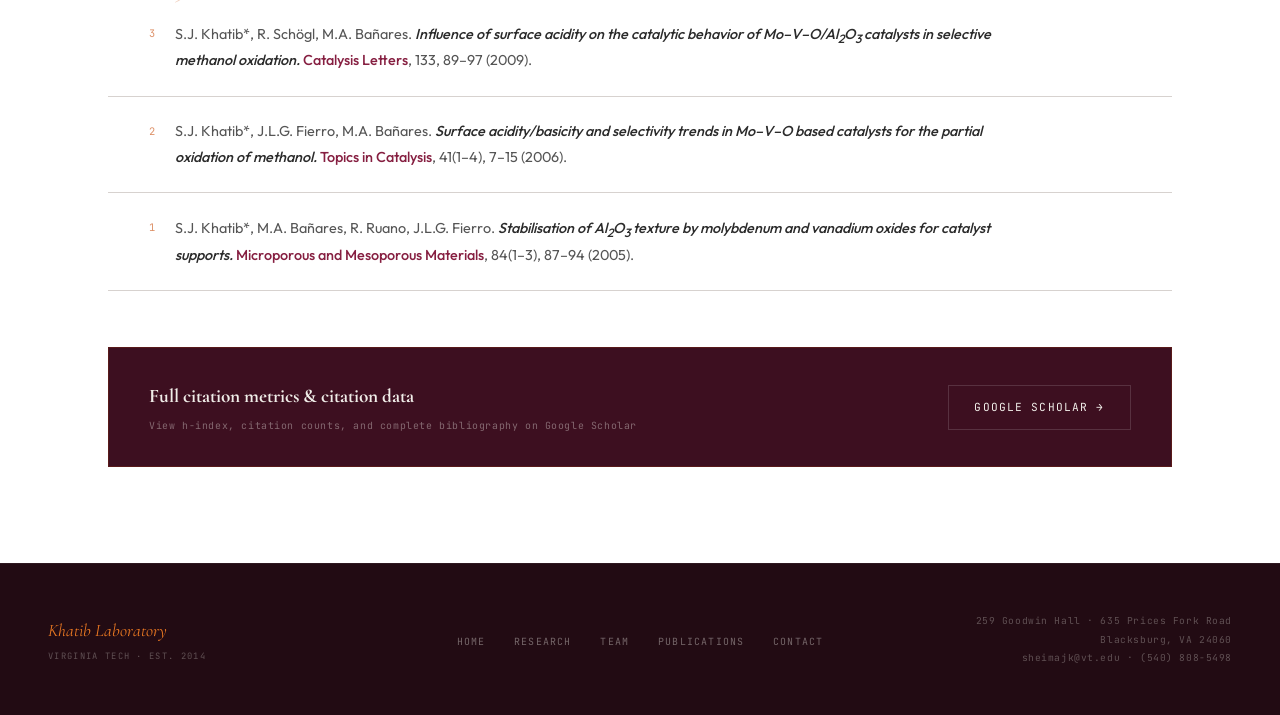
==== commit 650602d8: "Add files via upload" ====
--- a/publications.html
+++ b/publications.html
@@ -4,7 +4,7 @@
   <meta charset="UTF-8">
   <meta name="viewport" content="width=device-width, initial-scale=1.0">
   <meta name="description" content="Browse peer-reviewed publications from the Khatib Laboratory on heterogeneous catalysis, methane conversion, hydrogen production, and related reaction engineering.">
-  <meta name="theme-color" content="#f7f5f1">
+  <meta name="theme-color" content="#861f41">
   <title>Publications — Khatib Laboratory</title>
   <link rel="stylesheet" href="style.css">
   <style>
@@ -29,8 +29,8 @@
       position: absolute;
       inset: 0;
       background:
-        radial-gradient(ellipse 60% 80% at 5% 80%, rgba(181,134,42,0.12) 0%, transparent 55%),
-        radial-gradient(ellipse 40% 50% at 85% 20%, rgba(42,104,96,0.07) 0%, transparent 50%);
+        radial-gradient(ellipse 60% 80% at 5% 80%, rgba(198,70,0,0.12) 0%, transparent 55%),
+        radial-gradient(ellipse 40% 50% at 85% 20%, rgba(134,31,65,0.07) 0%, transparent 50%);
       pointer-events: none;
     }
     /* Large decorative numeral */
@@ -43,7 +43,7 @@
       font-size: clamp(8rem, 18vw, 16rem);
       font-weight: 700;
       font-style: italic;
-      color: rgba(181,134,42,0.06);
+      color: rgba(198,70,0,0.06);
       line-height: 1;
       pointer-events: none;
       user-select: none;
@@ -127,7 +127,7 @@
     .pub-filter-btn.active {
       border-color: var(--gold);
       color: var(--gold);
-      background: rgba(181,134,42,0.06);
+      background: rgba(198,70,0,0.06);
     }
 
     /* ── Year group heading ── */
@@ -143,7 +143,7 @@
       font-size: 2.4rem;
       font-weight: 700;
       font-style: italic;
-      color: rgba(181,134,42,0.25);
+      color: rgba(198,70,0,0.25);
       line-height: 1;
       flex-shrink: 0;
     }
@@ -223,16 +223,16 @@
       padding: 0.2rem 0.6rem;
       white-space: nowrap;
     }
-    .pub-tag--gold  { border: 1px solid rgba(181,134,42,0.4); color: var(--gold); }
-    .pub-tag--teal  { border: 1px solid rgba(42,104,96,0.4);  color: var(--teal); }
-    .pub-tag--rust  { border: 1px solid rgba(140,58,42,0.45); color: #b55c47; }
+    .pub-tag--gold  { border: 1px solid rgba(198,70,0,0.4); color: var(--gold); }
+    .pub-tag--teal  { border: 1px solid rgba(134,31,65,0.4);  color: var(--teal); }
+    .pub-tag--rust  { border: 1px solid rgba(134,31,65,0.45); color: #c64600; }
 
     /* ── Google Scholar CTA ── */
     .pub-scholar-cta {
       margin-top: 3.5rem;
       padding: 2rem 2.5rem;
       background: var(--bg-dark);
-      border: 1px solid rgba(181,134,42,0.2);
+      border: 1px solid rgba(198,70,0,0.2);
       display: flex;
       align-items: center;
       justify-content: space-between;
@@ -254,7 +254,7 @@
 
     /* Footer (matches team.html) */
     .site-footer {
-      background: #111315;
+      background: #220b13;
       color: rgba(240,237,232,0.55);
       padding: 3rem var(--gutter);
       display: grid;
--- a/style.css
+++ b/style.css
@@ -10,21 +10,27 @@
 /* ── Design Tokens ── */
 :root {
   /* Colors */
-  --bg:          #f7f5f1;        /* warm off-white page background */
-  --bg-alt:      #efece6;        /* slightly darker panels */
-  --bg-dark:     #1a1c1f;        /* dark sections */
+  --bg:          #ffffff;        /* Yardline White */
+  --bg-alt:      #f4f2f1;        /* warm neutral panel */
+  --bg-dark:     #3d0f20;        /* deep maroon section */
   --surface:     #ffffff;
-  --border:      #ddd9d0;
-  --border-dark: rgba(255,255,255,0.1);
-
-  --ink:         #1a1c1f;        /* primary text */
-  --ink-mid:     #5a5750;        /* secondary text */
-  --ink-light:   #9a9590;        /* muted text */
-
-  --gold:        #b5862a;        /* primary accent */
-  --gold-light:  #d4a84b;
-  --rust:        #8c3a2a;        /* secondary accent */
-  --teal:        #2a6860;        /* tertiary accent */
+  --border:      #d7d2cf;
+  --border-dark: rgba(255,255,255,0.14);
+
+  --ink:         #2b2b2b;        /* primary text */
+  --ink-mid:     #555555;        /* secondary text */
+  --ink-light:   #75787b;        /* Hokie Stone */
+
+  /* Virginia Tech brand colors */
+  --vt-maroon:   #861f41;        /* Chicago Maroon */
+  --vt-orange:   #e87722;        /* Burnt Orange */
+  --vt-impact:   #c64600;        /* Impact Orange: accessible digital text */
+
+  /* Existing semantic names retained to minimize maintenance changes */
+  --gold:        var(--vt-impact);
+  --gold-light:  var(--vt-orange);
+  --rust:        var(--vt-maroon);
+  --teal:        var(--vt-maroon);
 
   /* Typography */
   --font-display: 'Cormorant Garamond', Georgia, serif;
@@ -158,7 +164,7 @@
   align-items: center;
   justify-content: space-between;
   padding: 1.1rem var(--gutter);
-  background: rgba(247, 245, 241, 0.92);
+  background: rgba(255, 255, 255, 0.94);
   backdrop-filter: blur(16px);
   -webkit-backdrop-filter: blur(16px);
   border-bottom: 1px solid var(--border);
@@ -231,7 +237,7 @@
   content: '';
   position: absolute;
   inset: 0;
-  background: radial-gradient(ellipse 70% 80% at 10% 60%, rgba(181,134,42,0.12) 0%, transparent 60%);
+  background: radial-gradient(ellipse 70% 80% at 10% 60%, rgba(198,70,0,0.12) 0%, transparent 60%);
   pointer-events: none;
 }
 .page-header .eyebrow { color: var(--gold-light); }
@@ -257,9 +263,9 @@
   padding: 0.2rem 0.65rem;
   border: 1px solid;
 }
-.tag--gold  { color: var(--gold);  border-color: rgba(181,134,42,0.4); }
-.tag--teal  { color: var(--teal);  border-color: rgba(42,104,96,0.4); }
-.tag--rust  { color: var(--rust);  border-color: rgba(140,58,42,0.4); }
+.tag--gold  { color: var(--gold);  border-color: rgba(198,70,0,0.4); }
+.tag--teal  { color: var(--teal);  border-color: rgba(134,31,65,0.4); }
+.tag--rust  { color: var(--rust);  border-color: rgba(134,31,65,0.4); }
 
 /* ── Scroll reveal ── */
 .reveal {
@@ -300,7 +306,7 @@
     display: none;
     position: absolute;
     top: 100%; left: 0; right: 0;
-    background: rgba(247,245,241,0.97);
+    background: rgba(255,255,255,0.98);
     flex-direction: column;
     gap: 0;
     border-bottom: 1px solid var(--border);
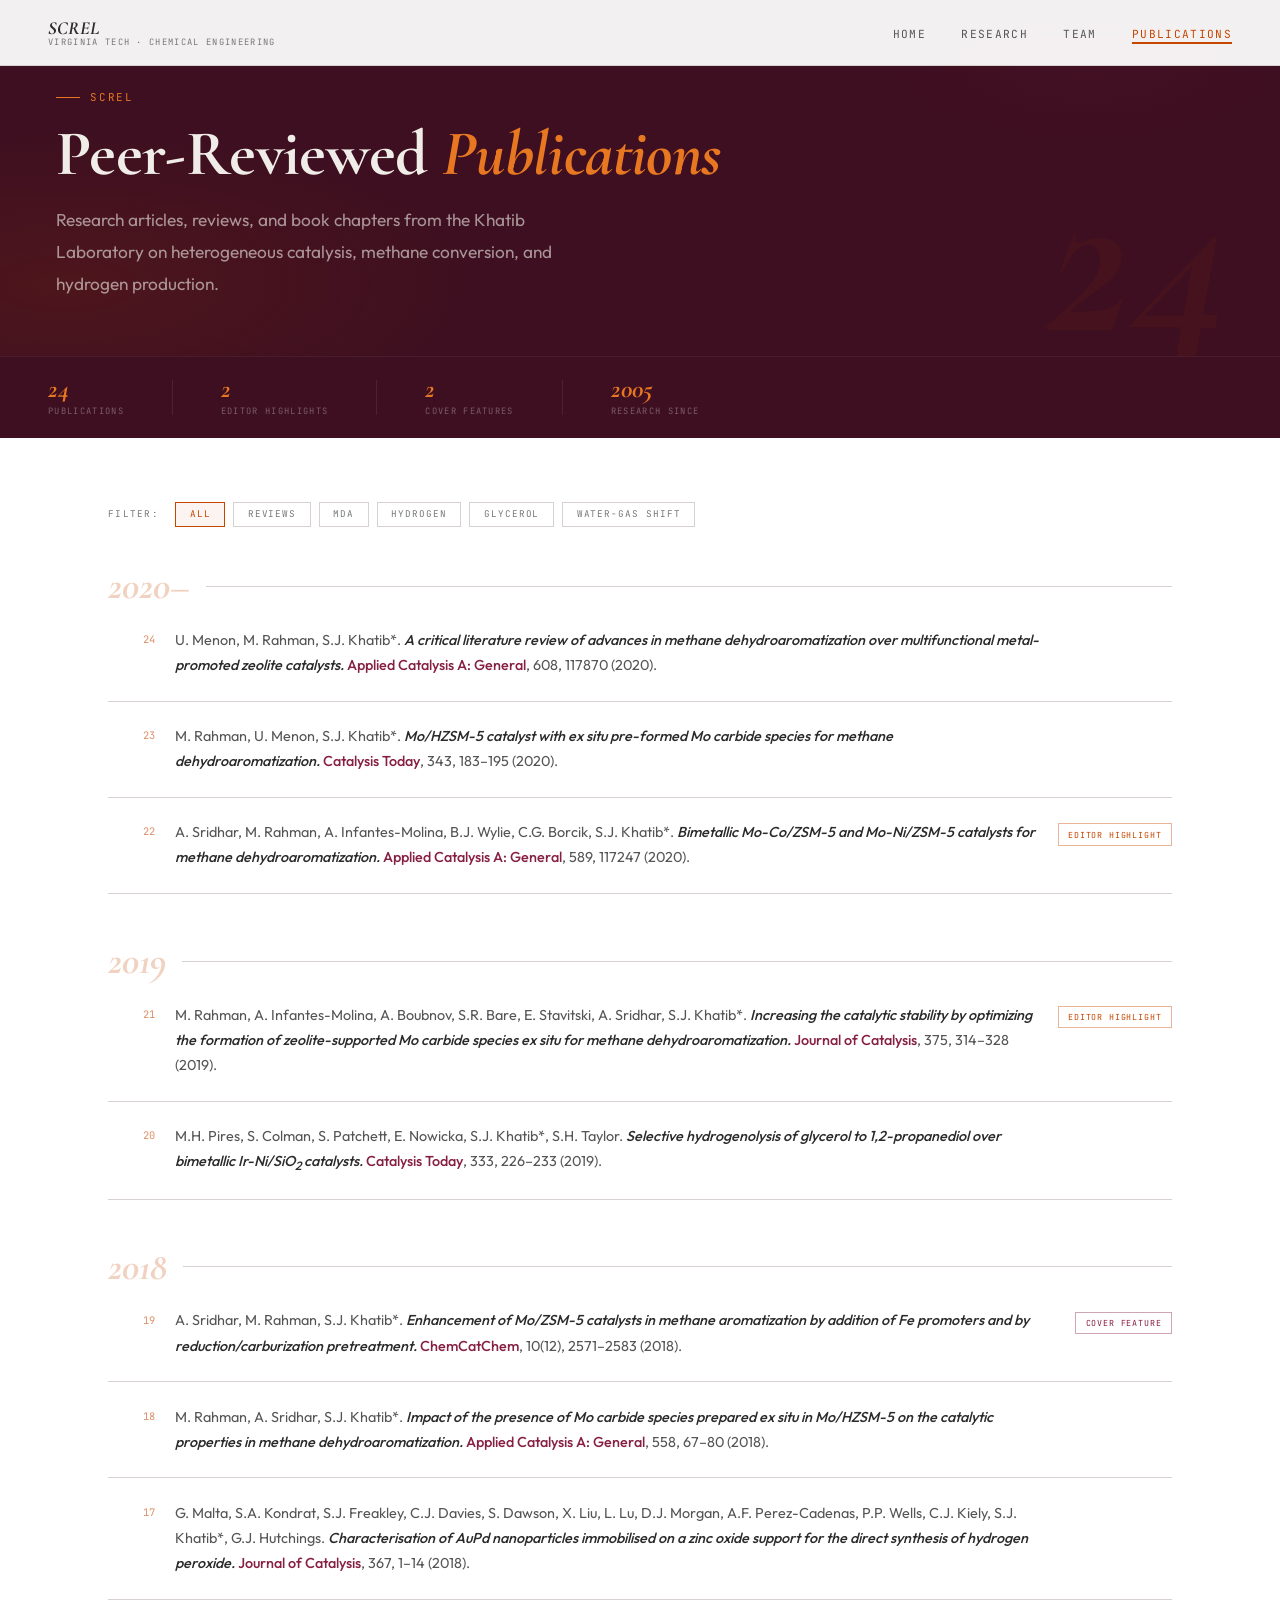
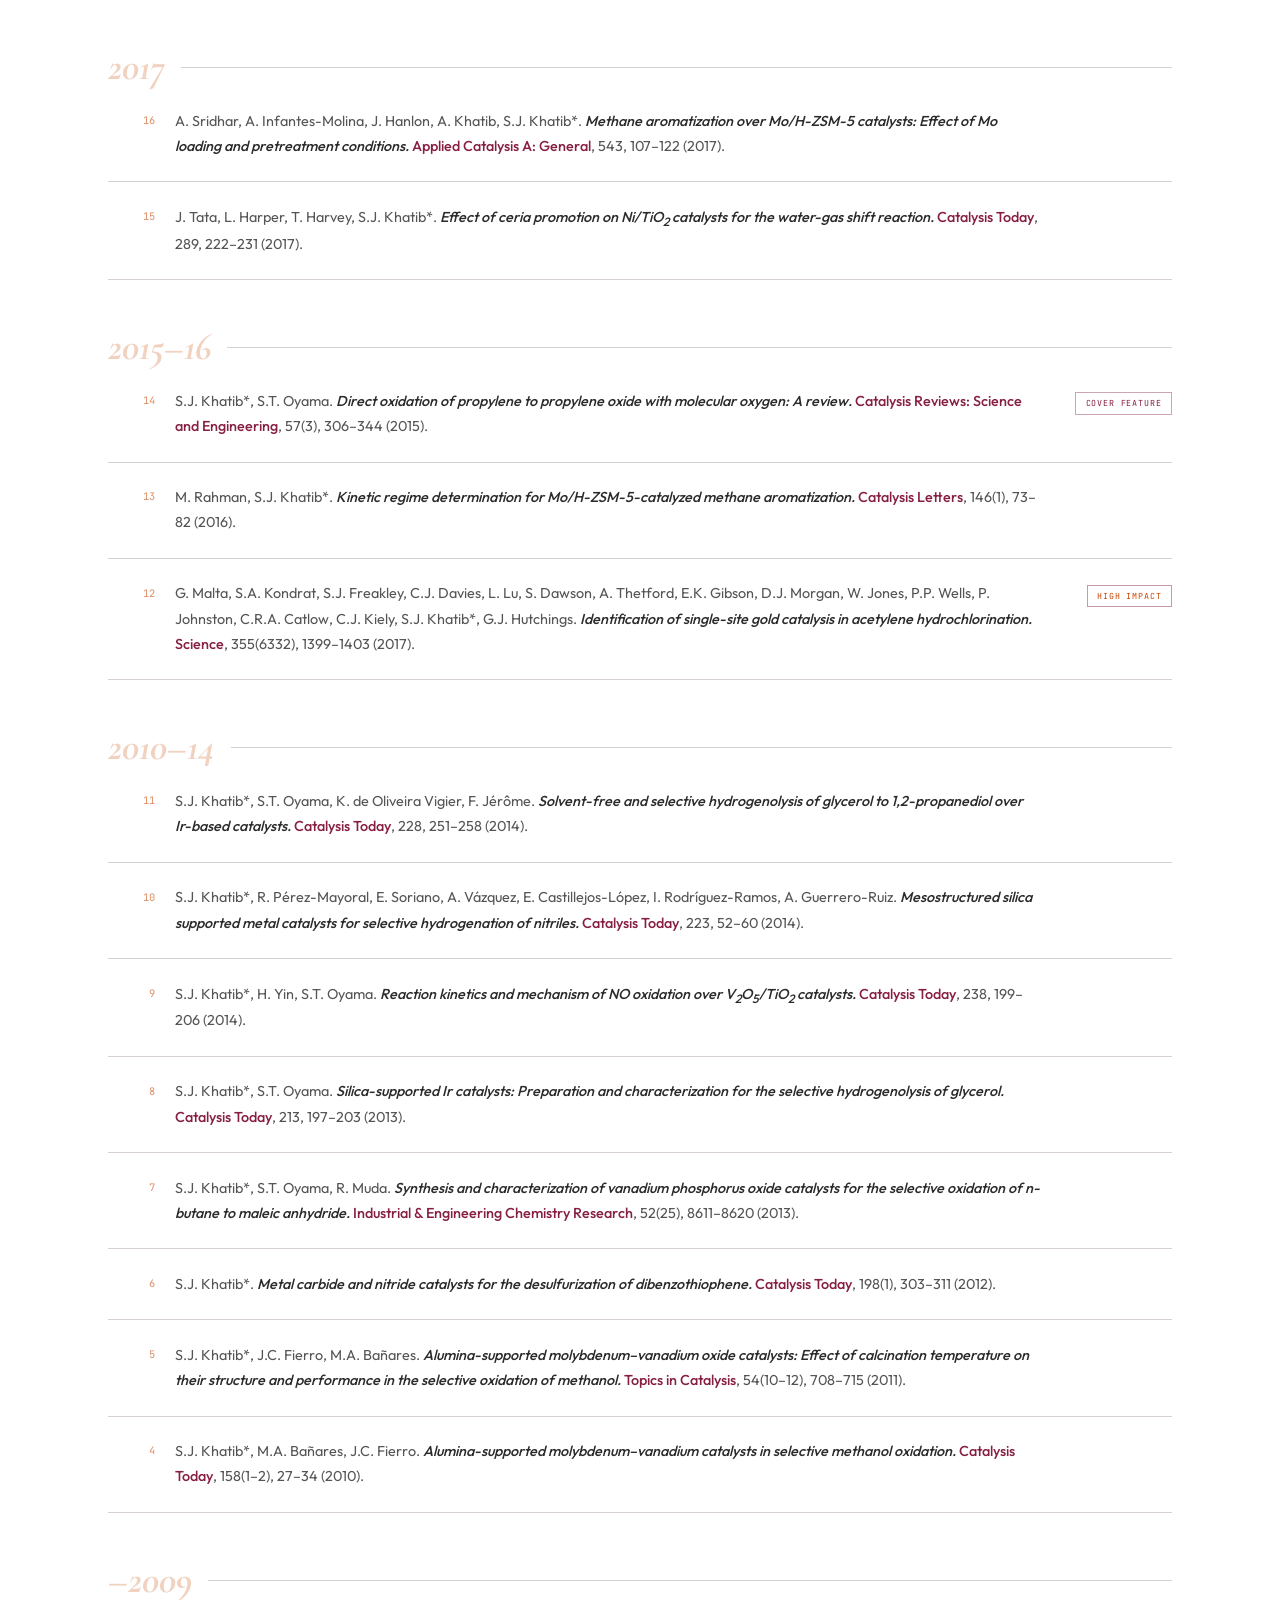
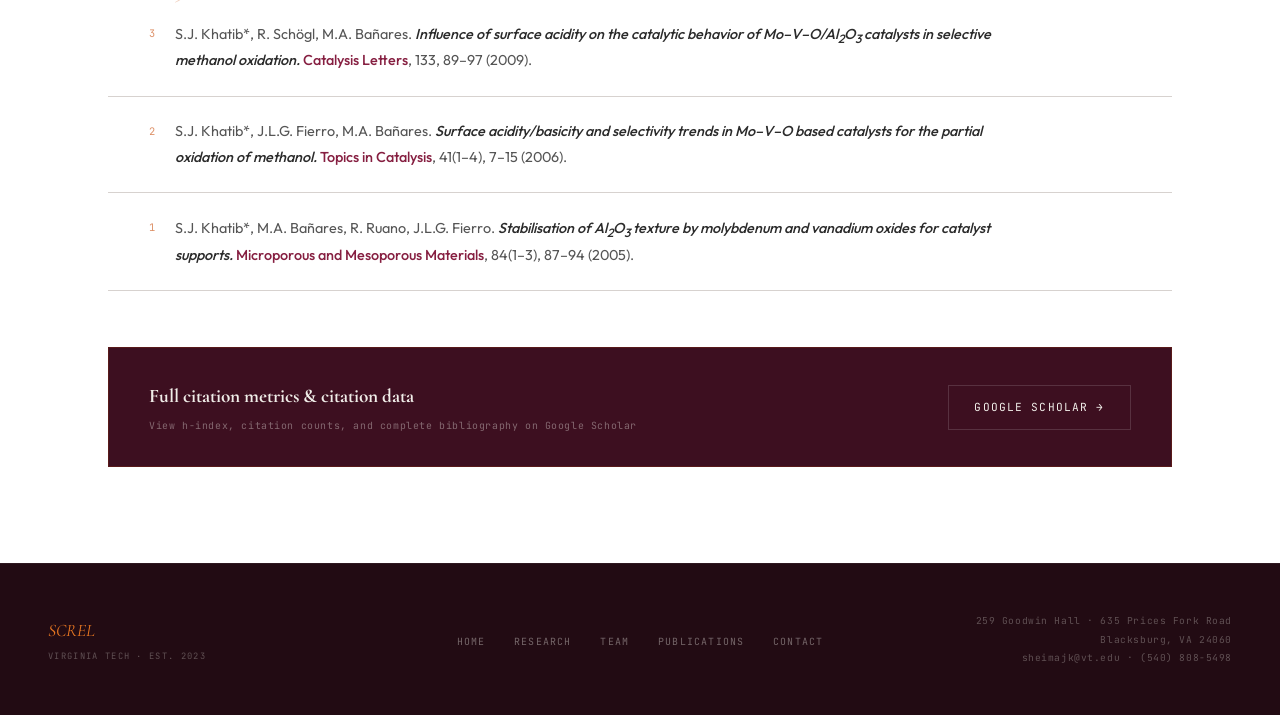
==== commit c9db1464: "update website design and content" ====
--- a/publications.html
+++ b/publications.html
@@ -5,7 +5,7 @@
   <meta name="viewport" content="width=device-width, initial-scale=1.0">
   <meta name="description" content="Browse peer-reviewed publications from the Khatib Laboratory on heterogeneous catalysis, methane conversion, hydrogen production, and related reaction engineering.">
   <meta name="theme-color" content="#861f41">
-  <title>Publications — Khatib Laboratory</title>
+  <title>Publications — SCREL</title>
   <link rel="stylesheet" href="style.css">
   <style>
     /* ══ PAGE-SPECIFIC: publications.html ══ */
@@ -322,7 +322,7 @@
   <!-- ══ NAVIGATION ══ -->
   <nav class="site-nav" id="mainNav">
     <a href="index.html" class="nav-logo">
-      <span class="nav-logo__name">Khatib Laboratory</span>
+      <span class="nav-logo__name">SCREL</span>
       <span class="nav-logo__sub">Virginia Tech · Chemical Engineering</span>
     </a>
     <button class="nav-toggle" id="navToggle" type="button" aria-label="Toggle menu" aria-controls="navLinks" aria-expanded="false">
@@ -339,7 +339,7 @@
   <!-- ══ BANNER ══ -->
   <header class="pub-banner" data-count="24">
     <div class="pub-banner__content">
-      <p class="eyebrow">Khatib Laboratory</p>
+      <p class="eyebrow">SCREL</p>
       <h1 class="display-title">Peer-Reviewed <em>Publications</em></h1>
       <p class="lead">
         Research articles, reviews, and book chapters from the Khatib Laboratory
@@ -730,8 +730,8 @@
   <!-- ══ FOOTER ══ -->
   <footer class="site-footer">
     <div class="footer__brand">
-      Khatib Laboratory
-      <small>Virginia Tech · Est. 2014</small>
+      SCREL
+      <small>Virginia Tech · Est. 2023</small>
     </div>
     <ul class="footer__links">
       <li><a href="index.html">Home</a></li>
